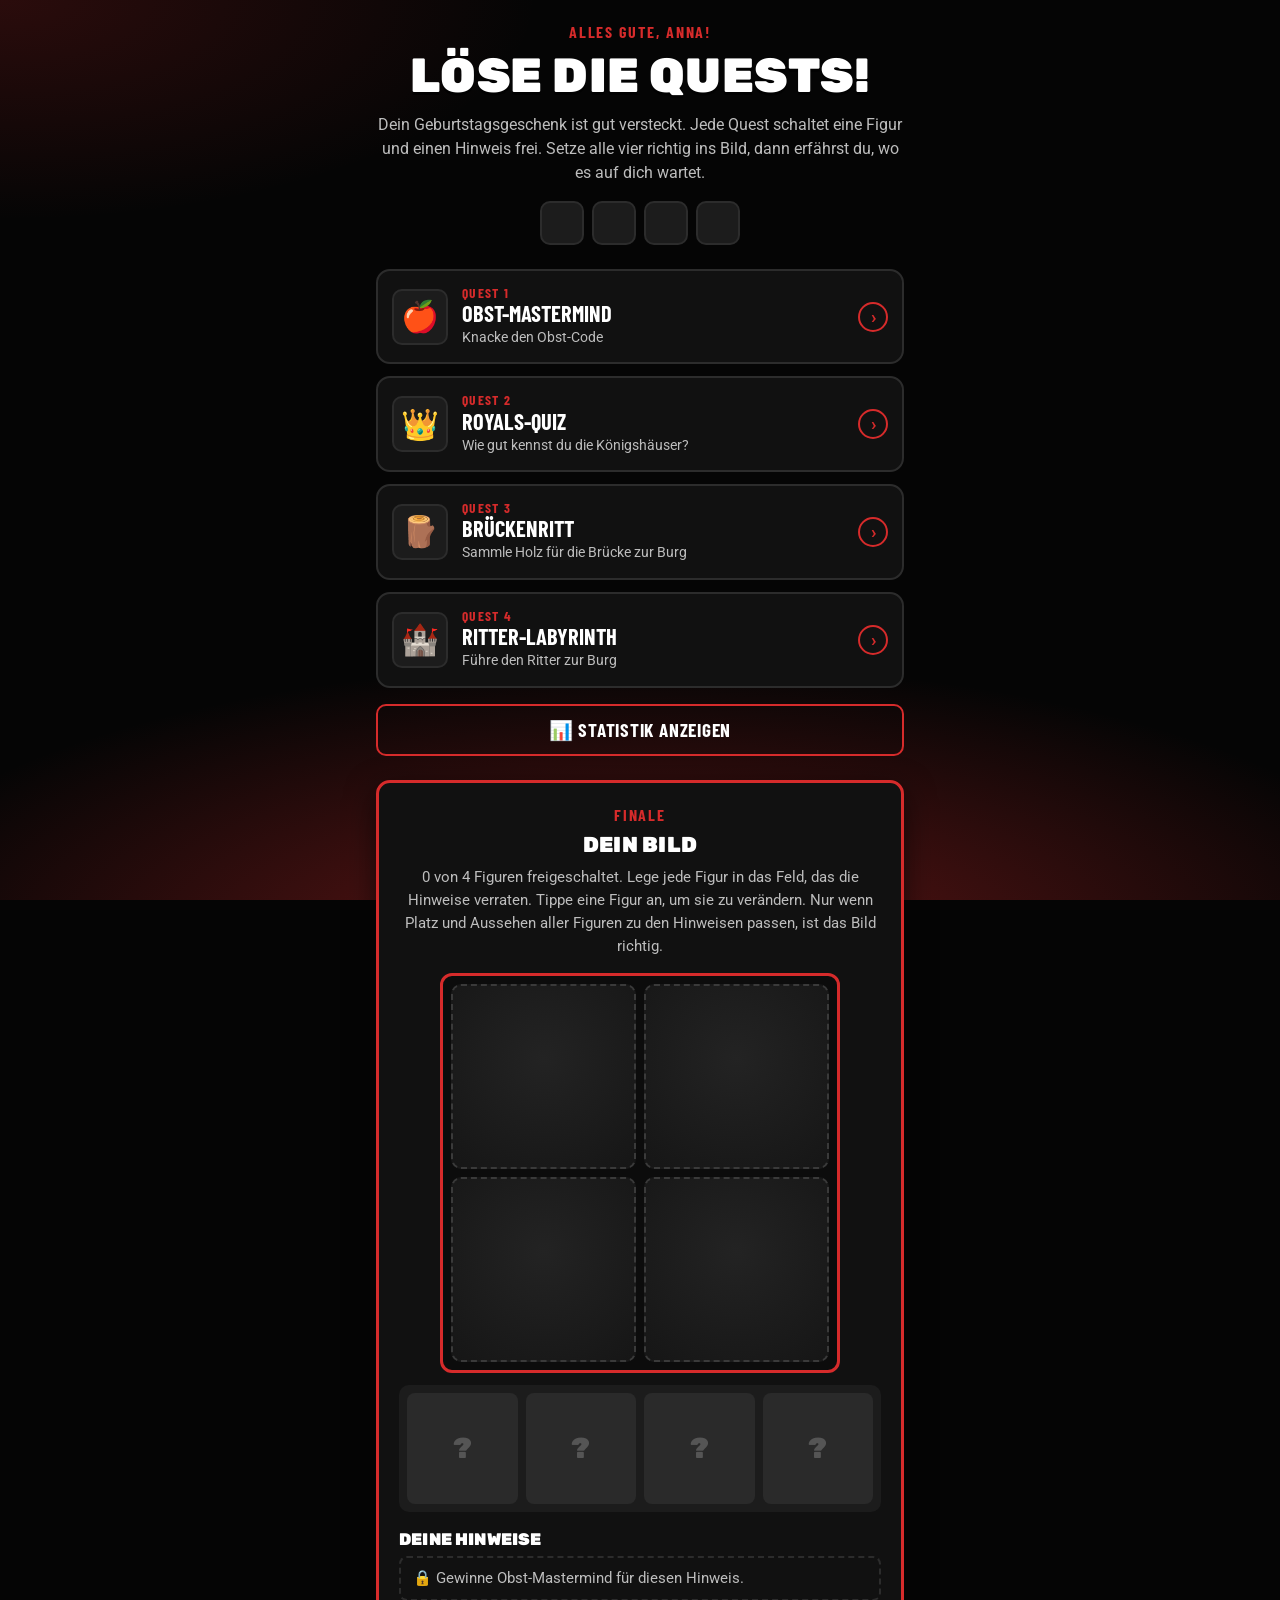
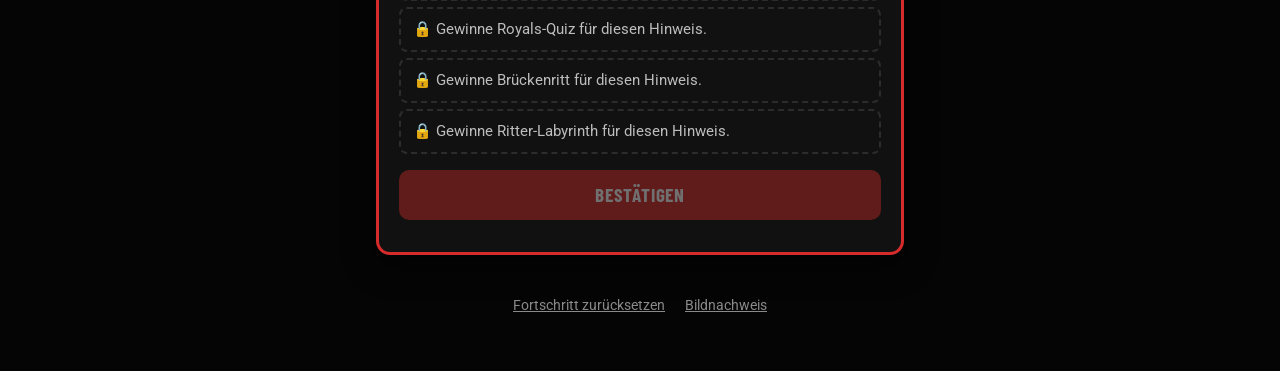
==== site/index.html @ 3d8b46d9 "Statistik als Fenster zum Ein- und Ausblenden Co-Authored-By: Claude Opus 5.5 <noreply@anthropic.com" ====
<!doctype html>
<html lang="de">
<head>
  <meta charset="utf-8">
  <meta name="viewport" content="width=device-width, initial-scale=1, viewport-fit=cover">
  <meta name="robots" content="noindex, nofollow">
  <title>Alles Gute!</title>
  <link rel="stylesheet" href="css/stil.css">
</head>
<body>
  <main class="seite">
    <header class="kopf">
      <div class="oben">Alles Gute, <span id="name"></span>!</div>
      <h1>Löse die Quests!</h1>
      <p class="unterzeile">Dein Geburtstagsgeschenk ist gut versteckt. Jede Quest schaltet eine Figur und einen Hinweis frei. Setze alle vier richtig ins Bild, dann erfährst du, wo es auf dich wartet.</p>
      <div class="fortschritt" id="fortschritt" aria-label="Fortschritt"></div>
    </header>

    <section class="spiele" id="spiele"></section>

    <button class="knopf zweit breit" type="button" id="statistik-zeigen" style="margin-top:16px" aria-haspopup="dialog">📊 Statistik anzeigen</button>

    <div class="overlay" id="statistik-fenster" hidden>
      <section class="karte statistik" role="dialog" aria-modal="true" aria-labelledby="statistik-titel">
        <div class="oben">Statistik</div>
        <h2 id="statistik-titel">Deine Versuche</h2>
        <ul id="statistik"></ul>
        <button class="knopf breit" type="button" id="statistik-schliessen" style="margin-top:16px">Schließen</button>
      </section>
    </div>

    <section class="karte mitte" style="margin-top:24px">
      <div class="oben">Finale</div>
      <h2>Dein Bild</h2>
      <p class="leise" id="bild-text"></p>
      <div class="bild" id="bild"></div>
      <div class="ablage" id="ablage"></div>
      <div class="hinweise" id="hinweise"></div>
      <p style="margin-top:16px"><button class="knopf breit" type="button" id="pruefen" disabled>Bestätigen</button></p>
      <p class="leise" id="pruef-text" aria-live="polite"></p>
    </section>

    <footer class="fuss">
      <button type="button" id="reset">Fortschritt zurücksetzen</button>
      <a href="bildnachweis.html" style="color:#8a8a8a;font-size:0.85rem;padding:8px;display:inline-block">Bildnachweis</a>
    </footer>
  </main>

  <script src="js/config.js"></script>
  <script src="js/motive.js"></script>
  <script src="js/fortschritt.js"></script>
  <script>
    (function () {
      var F = window.Fortschritt, M = window.Motive, G = window.GEBURTSTAG;
      document.getElementById("name").textContent = G.name;

      // Fortschrittsanzeige und Spieleliste
      var leiste = document.getElementById("fortschritt");
      var liste = document.getElementById("spiele");
      F.SPIELE.forEach(function (s, i) {
        var ok = F.gewonnen(s.id);
        var punkt = document.createElement("span");
        punkt.textContent = ok ? "✓" : "";
        if (ok) punkt.className = "an";
        leiste.appendChild(punkt);

        var a = document.createElement("a");
        a.className = "spiel-link" + (ok ? " geschafft" : "");
        a.href = s.datei;
        a.innerHTML =
          '<div class="symbol" aria-hidden="true">' + s.symbol + "</div>" +
          '<div class="info"><div class="nummer">Quest ' + (i + 1) + '</div><div class="titel">' + s.titel + '</div><div class="status">' +
          (ok ? "✓ Geschafft" : s.text) + "</div></div>" +
          '<div class="pfeil" aria-hidden="true">›</div>';
        liste.appendChild(a);
      });

      // Statistik: Versuche je Quest
      var stat = F.statistik(), statListe = document.getElementById("statistik"), summe = 0;
      F.SPIELE.forEach(function (s) {
        var n = stat.versuche[s.id] || 0;
        summe += n;
        var li = document.createElement("li");
        li.innerHTML = '<span class="name"></span><span class="wert"></span><span class="info"></span>';
        li.querySelector(".name").textContent = s.symbol + " " + s.titel;
        li.querySelector(".wert").textContent = n;
        li.querySelector(".info").textContent = F.gewonnen(s.id)
          ? "✓ gelöst im " + (stat.geloestNach[s.id] || n || 1) + ". Versuch"
          : (n ? "noch nicht gelöst" : "noch nicht gespielt");
        if (F.gewonnen(s.id)) li.className = "geloest";
        statListe.appendChild(li);
      });
      var gesamt = document.createElement("li");
      gesamt.className = "gesamt";
      gesamt.innerHTML = '<span class="name">Insgesamt</span><span class="wert">' + summe + '</span><span class="info"></span>';
      statListe.appendChild(gesamt);

      // Statistik als Fenster: per Knopf öffnen, per Schließen, Tippen daneben oder Escape wieder verbergen
      var statFenster = document.getElementById("statistik-fenster");
      var statZeigen = document.getElementById("statistik-zeigen");
      function statistikSchliessen() { statFenster.hidden = true; statZeigen.focus(); }
      statZeigen.addEventListener("click", function () {
        statFenster.hidden = false;
        document.getElementById("statistik-schliessen").focus();
      });
      document.getElementById("statistik-schliessen").addEventListener("click", statistikSchliessen);
      statFenster.addEventListener("click", function (e) { if (e.target === statFenster) statistikSchliessen(); });
      document.addEventListener("keydown", function (e) { if (e.key === "Escape" && !statFenster.hidden) statistikSchliessen(); });

      // Feld, Ablage und Prüfen
      var bild = document.getElementById("bild");
      var ablage = document.getElementById("ablage");
      var knopf = document.getElementById("pruefen");
      var pruefText = document.getElementById("pruef-text");
      var anzahl = F.anzahlGewonnen();

      document.getElementById("bild-text").textContent = (anzahl < 4
        ? anzahl + " von 4 Figuren freigeschaltet. "
        : "Alle Figuren sind da! ") +
        "Lege jede Figur in das Feld, das die Hinweise verraten. Tippe eine Figur an, um sie zu verändern. Nur wenn Platz und Aussehen aller Figuren zu den Hinweisen passen, ist das Bild richtig.";

      // Gesammelte Hinweise
      var hinweise = document.getElementById("hinweise");
      hinweise.innerHTML = "<h3>Deine Hinweise</h3>";
      var hListe = document.createElement("ul");
      F.SPIELE.forEach(function (s) {
        var li = document.createElement("li");
        if (F.gewonnen(s.id)) li.textContent = "💡 " + M.hinweis(s.motiv);
        else { li.textContent = "🔒 Gewinne " + s.titel + " für diesen Hinweis."; li.className = "gesperrt"; }
        hListe.appendChild(li);
      });
      hinweise.appendChild(hListe);

      // Leeres 2 x 2 Feld, welche Figur wohin gehört, steht nur in den Hinweisen
      var plaetze = M.FELDER.map(function (name) {
        var d = document.createElement("div");
        d.className = "platz";
        d.dataset.platz = name;
        d.setAttribute("aria-label", "Feld " + name.replace("-", " "));
        bild.appendChild(d);
        return d;
      });

      var felder = {};
      F.SPIELE.forEach(function (s) {
        var feld = document.createElement("div");
        feld.className = "ablage-feld";
        feld.dataset.motiv = s.motiv;
        if (F.gewonnen(s.id)) {
          var m = document.createElement("div");
          m.className = "motiv";
          m.dataset.motiv = s.motiv;
          m.dataset.v = 0;
          m.setAttribute("aria-label", M.MOTIVE[s.motiv].name);
          m.innerHTML = M.MOTIVE[s.motiv].zeichnen(M.MOTIVE[s.motiv].varianten[0]);
          feld.appendChild(m);
        } else {
          feld.classList.add("gesperrt");
          feld.textContent = "?";
        }
        felder[s.motiv] = feld;
        ablage.appendChild(feld);
      });

      function belegung(platz) { return platz.querySelector(".motiv"); }

      function zurueck(m) { felder[m.dataset.motiv].appendChild(m); }

      function setzen(m, platz) {
        var alt = belegung(platz);
        if (alt === m) return;
        var herkunft = m.parentNode;
        if (alt) {
          if (herkunft.classList.contains("platz")) herkunft.appendChild(alt);
          else zurueck(alt);
        }
        platz.appendChild(m);
      }

      function aktualisieren() {
        plaetze.forEach(function (p) { p.classList.toggle("belegt", !!belegung(p)); });
        var voll = plaetze.every(belegung);
        knopf.disabled = !voll;
        pruefText.textContent = "";
      }

      function platzUnter(x, y) {
        var bester = null, abstand = Infinity;
        plaetze.forEach(function (p) {
          var r = p.getBoundingClientRect(), rand = 12;
          if (x < r.left - rand || x > r.right + rand || y < r.top - rand || y > r.bottom + rand) return;
          var d = Math.hypot(x - (r.left + r.width / 2), y - (r.top + r.height / 2));
          if (d < abstand) { abstand = d; bester = p; }
        });
        return bester;
      }

      // Kurzes Antippen schaltet zur nächsten Variante der Figur
      function wechseln(m) {
        var motiv = M.MOTIVE[m.dataset.motiv];
        var v = (Number(m.dataset.v) + 1) % motiv.varianten.length;
        m.dataset.v = v;
        m.innerHTML = motiv.zeichnen(motiv.varianten[v]);
        m.classList.remove("tipp");
        void m.offsetWidth;
        m.classList.add("tipp");
        pruefText.textContent = "";
      }

      // Ziehen mit Finger oder Maus
      var zug = null;

      document.addEventListener("pointerdown", function (e) {
        var m = e.target.closest(".motiv");
        if (!m || !document.body.contains(m) || m.closest(".overlay")) return;
        e.preventDefault();
        var r = m.getBoundingClientRect();
        zug = { m: m, id: e.pointerId, x: e.clientX, y: e.clientY, groesse: Math.max(r.width, 64), aktiv: false, geist: null };
      });

      document.addEventListener("pointermove", function (e) {
        if (!zug || e.pointerId !== zug.id) return;
        if (!zug.aktiv) {
          if (Math.hypot(e.clientX - zug.x, e.clientY - zug.y) < 6) return;
          zug.aktiv = true;
          zug.geist = document.createElement("div");
          zug.geist.className = "schwebt";
          zug.geist.style.width = zug.geist.style.height = zug.groesse + "px";
          zug.geist.innerHTML = zug.m.innerHTML;
          document.body.appendChild(zug.geist);
          zug.m.classList.add("zieht");
        }
        zug.geist.style.left = e.clientX + "px";
        zug.geist.style.top = e.clientY + "px";
        var ziel = platzUnter(e.clientX, e.clientY);
        plaetze.forEach(function (p) { p.classList.toggle("ziel-aktiv", p === ziel); });
      });

      function zugEnde(e) {
        if (!zug || e.pointerId !== zug.id) return;
        var z = zug;
        zug = null;
        plaetze.forEach(function (p) { p.classList.remove("ziel-aktiv"); });
        if (!z.aktiv) { if (e.type === "pointerup") wechseln(z.m); return; }
        z.geist.remove();
        z.m.classList.remove("zieht");
        var ziel = e.type === "pointerup" ? platzUnter(e.clientX, e.clientY) : null;
        if (ziel) setzen(z.m, ziel);
        else if (e.type === "pointerup") zurueck(z.m);
        aktualisieren();
      }
      document.addEventListener("pointerup", zugEnde);
      document.addEventListener("pointercancel", zugEnde);

      knopf.addEventListener("click", function () {
        var falsche = plaetze.filter(function (p) {
          var m = belegung(p);
          if (!m || M.platz(m.dataset.motiv) !== p.dataset.platz) return true;
          var motiv = M.MOTIVE[m.dataset.motiv];
          return motiv.varianten[Number(m.dataset.v)] !== M.loesung(m.dataset.motiv);
        });
        if (falsche.length) {
          pruefText.textContent = falsche.length === 1
            ? "Fast! Eine Figur passt noch nicht. Prüfe Platz und Hinweise."
            : "Noch nicht ganz. " + falsche.length + " Figuren passen noch nicht. Prüfe Plätze und Hinweise.";
          falsche.forEach(function (p) {
            p.classList.remove("falsch");
            void p.offsetWidth;
            p.classList.add("falsch");
          });
          return;
        }
        pruefText.textContent = "Alles richtig!";
        nachrichtZeigen();
      });

      function nachrichtZeigen() {
        var N = G.nachricht;
        var o = document.createElement("div");
        o.className = "overlay";
        o.innerHTML =
          '<div class="karte" role="dialog" aria-modal="true">' +
          '<div style="font-size:3.5rem" aria-hidden="true">🎁</div>' +
          "<h2></h2><p class=\"text\"></p>" +
          (N.link ? '<p><a class="knopf" target="_blank" rel="noopener"></a></p>' : "") +
          '<p class="leise" style="font-style:italic"></p>' +
          '<p><button class="knopf zweit" type="button">Schließen</button></p>' +
          "</div>";
        o.querySelector("h2").textContent = N.titel;
        o.querySelector(".text").textContent = N.text;
        o.querySelector(".leise").textContent = N.gruss;
        if (N.link) {
          var a = o.querySelector("a");
          a.href = N.link;
          a.textContent = N.linkText;
        }
        o.querySelector("button").addEventListener("click", function () { o.remove(); });
        document.body.appendChild(o);
        F.konfetti();
      }

      document.getElementById("reset").addEventListener("click", function () {
        if (confirm("Wirklich den ganzen Fortschritt löschen?")) {
          F.zuruecksetzen();
          location.reload();
        }
      });
    })();
  </script>
</body>
</html>
---- site/css/stil.css ----
/* Schriften: kräftige Überschriften, schmale Großbuchstaben für Knöpfe und Beschriftungen */
@import url("https://fonts.googleapis.com/css2?family=Barlow+Condensed:wght@600;700&family=Roboto:wght@400;500;700&family=Rubik:wght@800;900&display=swap");

:root {
  --bg: #050505;
  --bg-2: #1b1b1b;
  --karte: #111111;
  --karte-2: #1c1c1c;
  --text: #ffffff;
  --text-leise: #bdbdbd;
  --akzent: #d62b2b;
  --akzent-dunkel: #a81d1d;
  --akzent-2: #f6c544;
  --akzent-3: #6e1010;
  --gruen: #35c46f;
  --rand: #2c2c2c;
  --schatten: 0 10px 30px rgba(0, 0, 0, 0.6);
  --radius: 14px;
  --schrift: Roboto, "Segoe UI", system-ui, -apple-system, Arial, sans-serif;
  --schrift-titel: Rubik, "Arial Black", "Segoe UI", sans-serif;
  --schrift-schmal: "Barlow Condensed", "Arial Narrow", "Segoe UI", sans-serif;
}

* { box-sizing: border-box; }

html, body { margin: 0; padding: 0; }
[hidden] { display: none !important; }

body {
  font-family: var(--schrift);
  color: var(--text);
  background:
    radial-gradient(ellipse 90% 45% at 50% 105%, rgba(214, 43, 43, 0.45), transparent 70%) fixed,
    radial-gradient(ellipse 60% 35% at 0% 0%, rgba(214, 43, 43, 0.18), transparent 70%) fixed,
    var(--bg);
  background-color: var(--bg);
  min-height: 100vh;
  line-height: 1.5;
  -webkit-tap-highlight-color: transparent;
}

.seite {
  max-width: 560px;
  margin: 0 auto;
  padding: 20px 16px 48px;
}

h1, h2, h3 { line-height: 1.1; margin: 0 0 10px; font-family: var(--schrift-titel); font-weight: 900; text-transform: uppercase; letter-spacing: 0.01em; }
h1 { font-size: clamp(2rem, 9.5vw, 3rem); text-shadow: 0 3px 0 rgba(0, 0, 0, 0.6); }
h2 { font-size: 1.35rem; }
h3 { font-size: 1.05rem; }
p { margin: 0 0 12px; }

.oben {
  font-family: var(--schrift-schmal);
  font-weight: 700;
  text-transform: uppercase;
  letter-spacing: 0.12em;
  color: var(--akzent);
  font-size: 1rem;
  margin-bottom: 6px;
}

.kopf { text-align: center; margin-bottom: 24px; }
.kopf .unterzeile { color: var(--text-leise); }

.zurueck {
  display: inline-flex;
  align-items: center;
  gap: 6px;
  color: var(--text);
  text-decoration: none;
  font-family: var(--schrift-schmal);
  font-weight: 700;
  text-transform: uppercase;
  letter-spacing: 0.06em;
  margin-bottom: 12px;
  padding: 8px 0;
}
.zurueck::first-letter { color: var(--akzent); }

.karte {
  background: var(--karte);
  border: 3px solid var(--akzent);
  border-radius: var(--radius);
  box-shadow: var(--schatten);
  padding: 20px;
  margin-bottom: 16px;
}

.knopf {
  display: inline-flex;
  align-items: center;
  justify-content: center;
  gap: 8px;
  min-height: 50px;
  padding: 12px 24px;
  border: none;
  border-radius: 10px;
  background: var(--akzent);
  color: #fff;
  font-family: var(--schrift-schmal);
  font-weight: 700;
  font-size: 1.2rem;
  text-transform: uppercase;
  letter-spacing: 0.04em;
  text-decoration: none;
  cursor: pointer;
  box-shadow: 0 6px 18px rgba(214, 43, 43, 0.35);
  transition: transform 0.08s, background 0.15s;
  touch-action: manipulation;
}
.knopf:active { transform: translateY(2px); background: var(--akzent-dunkel); }
.knopf.zweit { background: transparent; color: var(--text); border: 2px solid var(--akzent); box-shadow: none; }
.knopf.zweit:active { background: rgba(214, 43, 43, 0.2); }
.knopf[disabled] { opacity: 0.4; pointer-events: none; box-shadow: none; }
.knopf.breit { width: 100%; }

.mitte { text-align: center; }
.leise { color: var(--text-leise); font-size: 0.95rem; }

/* Startseite: Questliste */
.spiele { display: grid; gap: 12px; }
.spiel-link {
  display: flex;
  align-items: center;
  gap: 14px;
  padding: 14px;
  background: var(--karte);
  border-radius: var(--radius);
  color: inherit;
  text-decoration: none;
  border: 2px solid var(--rand);
  transition: transform 0.1s, border-color 0.15s;
}
.spiel-link:active { transform: scale(0.98); border-color: var(--akzent); }
.spiel-link .symbol {
  flex: 0 0 56px;
  height: 56px;
  display: grid;
  place-items: center;
  font-size: 1.9rem;
  border-radius: 10px;
  background: var(--karte-2);
  border: 2px solid var(--rand);
}
.spiel-link .info { flex: 1; min-width: 0; }
.spiel-link .nummer { font-family: var(--schrift-schmal); font-weight: 700; text-transform: uppercase; letter-spacing: 0.1em; color: var(--akzent); font-size: 0.85rem; line-height: 1.2; }
.spiel-link .titel { font-family: var(--schrift-schmal); font-weight: 700; font-size: 1.4rem; text-transform: uppercase; line-height: 1.15; }
.spiel-link .status { font-size: 0.9rem; color: var(--text-leise); }
.spiel-link.geschafft { border-color: var(--akzent); }
.spiel-link.geschafft .symbol { background: var(--akzent); border-color: var(--akzent); }
.spiel-link.geschafft .status { color: #fff; font-weight: 700; }
.spiel-link .pfeil {
  flex: 0 0 30px; height: 30px; display: grid; place-items: center;
  border-radius: 50%; border: 2px solid var(--akzent); color: var(--akzent); font-size: 1.1rem; font-weight: 700;
}

/* Statistik */
.statistik ul { list-style: none; margin: 8px 0 0; padding: 0; display: grid; gap: 6px; }
.statistik li {
  display: grid; grid-template-columns: 1fr auto; grid-template-areas: "name wert" "info wert";
  align-items: center; column-gap: 12px;
  background: var(--karte-2); border-radius: 8px; padding: 8px 12px; border-left: 4px solid var(--rand);
}
.statistik li.geloest { border-left-color: var(--akzent); }
.statistik .name { grid-area: name; font-weight: 600; }
.statistik .info { grid-area: info; font-size: 0.82rem; color: var(--text-leise); }
.statistik .wert { grid-area: wert; font-family: var(--schrift-titel); font-weight: 900; font-size: 1.6rem; color: #fff; }
.statistik li.gesamt { background: transparent; border-left-color: transparent; border-top: 2px solid var(--rand); border-radius: 0; margin-top: 4px; }
.statistik li.gesamt .name { font-family: var(--schrift-schmal); text-transform: uppercase; letter-spacing: 0.08em; color: var(--akzent); }

/* Fortschritt */
.fortschritt { display: flex; gap: 8px; justify-content: center; margin: 16px 0 0; }
.fortschritt span {
  width: 44px; height: 44px;
  border-radius: 10px;
  background: var(--karte-2);
  border: 2px solid var(--rand);
  display: grid; place-items: center;
  font-size: 1.3rem; font-weight: 700;
  transition: background 0.3s;
}
.fortschritt span.an { background: var(--akzent); border-color: var(--akzent); }

/* 2 x 2 Feld für die Figuren */
.bild {
  display: grid;
  grid-template-columns: 1fr 1fr;
  gap: 8px;
  width: 100%;
  max-width: 400px;
  margin: 16px auto 12px;
  padding: 8px;
  border-radius: 12px;
  border: 3px solid var(--akzent);
  background: #0c0c0c;
  user-select: none; -webkit-user-select: none;
}
.platz {
  position: relative;
  aspect-ratio: 1;
  border-radius: 10px;
  border: 2px dashed #3a3a3a;
  background: radial-gradient(circle at 50% 40%, #232323, #161616);
  transition: background 0.15s, border-color 0.15s;
}
.platz.belegt { border-style: solid; border-color: #2c2c2c; background: #f4f4f4; }
.platz.ziel-aktiv { border-color: #fff; border-style: solid; background: rgba(214, 43, 43, 0.35); }
.platz.falsch { animation: wackeln 0.4s; }
@keyframes wackeln { 25% { transform: translateX(-5px); } 75% { transform: translateX(5px); } }

.motiv { touch-action: none; cursor: grab; position: relative; }
.motiv svg, .motiv-gross svg, .platz svg { display: block; width: 100%; height: 100%; }
.platz .motiv { position: absolute; inset: 6%; }
.motiv.zieht { opacity: 0.25; }
.schwebt { position: fixed; z-index: 70; pointer-events: none; filter: drop-shadow(0 8px 12px rgba(0, 0, 0, 0.5)); transform: translate(-50%, -50%) scale(1.08); }

.ablage {
  display: grid;
  grid-template-columns: repeat(4, 1fr);
  gap: 8px;
  min-height: 84px;
  padding: 8px;
  background: var(--karte-2);
  border-radius: 10px;
}
.ablage-feld { aspect-ratio: 1; display: grid; place-items: center; border-radius: 8px; background: #2a2a2a; }
.ablage-feld .motiv { width: 100%; height: 100%; }
.ablage-feld.gesperrt { color: #555; font-family: var(--schrift-titel); font-size: 1.8rem; font-weight: 900; }
.motiv-gross { width: min(50vw, 180px); aspect-ratio: 1; margin: 8px auto; background: #f4f4f4; border-radius: 12px; padding: 8px; }
.motiv.tipp { animation: tipp 0.25s ease-out; }
@keyframes tipp { 50% { transform: scale(0.88); } }
.hinweis { background: var(--karte-2); border-left: 4px solid var(--akzent); border-radius: 8px; padding: 10px 14px; font-weight: 500; text-align: left; }
.hinweise { text-align: left; margin-top: 18px; }
.hinweise h3 { margin-bottom: 8px; }
.hinweise ul { list-style: none; margin: 0; padding: 0; display: grid; gap: 6px; }
.hinweise li { background: var(--karte-2); border-left: 4px solid var(--akzent); border-radius: 8px; padding: 9px 12px; font-size: 0.95rem; }
.hinweise li.gesperrt { color: var(--text-leise); background: transparent; border: 2px dashed var(--rand); }

/* Gewinn-Overlay */
.overlay {
  position: fixed; inset: 0;
  background: rgba(0, 0, 0, 0.78);
  display: grid; place-items: center;
  padding: 16px;
  z-index: 50;
  animation: einblenden 0.25s ease-out;
}
.overlay .karte { max-width: 420px; width: 100%; text-align: center; margin: 0; max-height: calc(100vh - 32px); overflow-y: auto; }
@keyframes einblenden { from { opacity: 0; } to { opacity: 1; } }

/* Konfetti */
.konfetti { position: fixed; inset: 0; pointer-events: none; z-index: 60; overflow: hidden; }
.konfetti i {
  position: absolute; top: -12px;
  width: 10px; height: 14px;
  border-radius: 2px;
  animation: fallen linear forwards;
}
@keyframes fallen {
  to { transform: translateY(110vh) rotate(720deg); }
}

.fuss { text-align: center; margin-top: 32px; }
.fuss button { background: none; border: none; color: #8a8a8a; font: inherit; font-size: 0.85rem; text-decoration: underline; cursor: pointer; padding: 8px; }

@media (prefers-reduced-motion: reduce) {
  .konfetti { display: none; }
  * { animation-duration: 0.01ms !important; transition-duration: 0.01ms !important; }
}
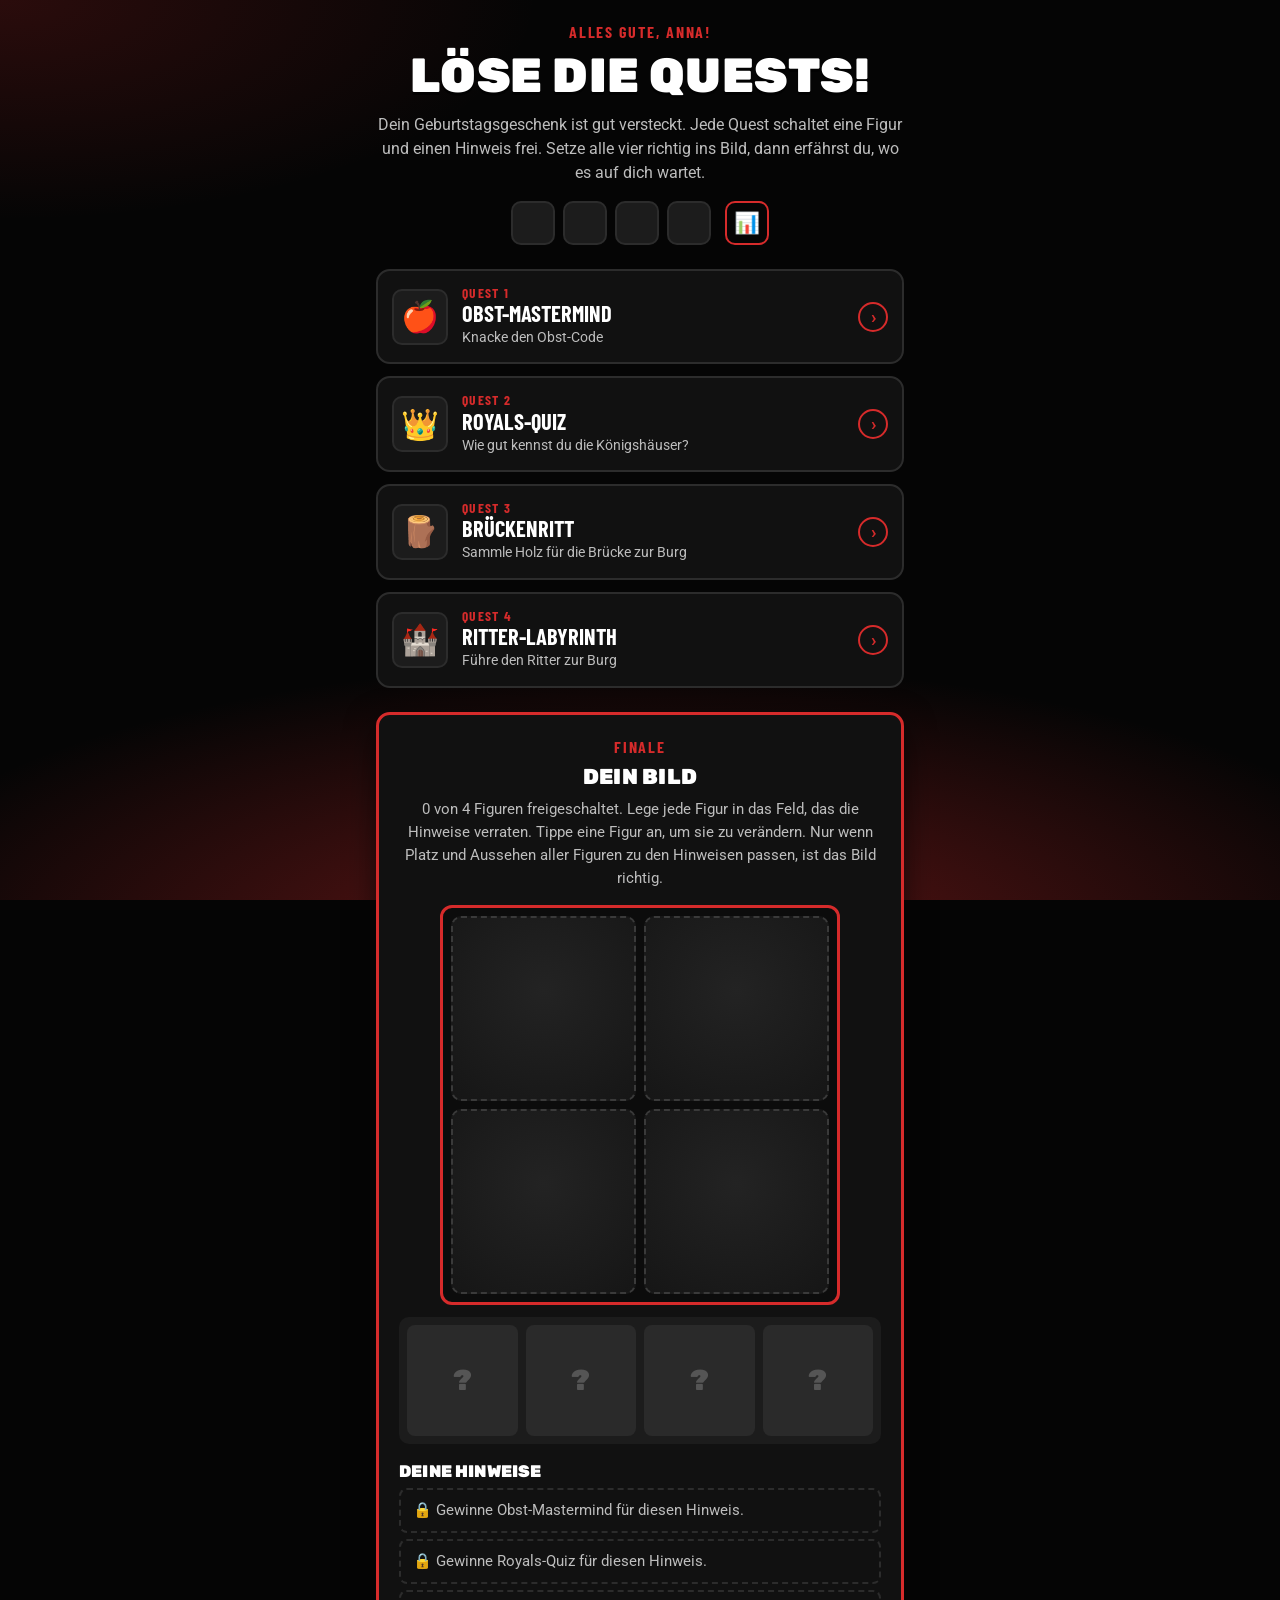
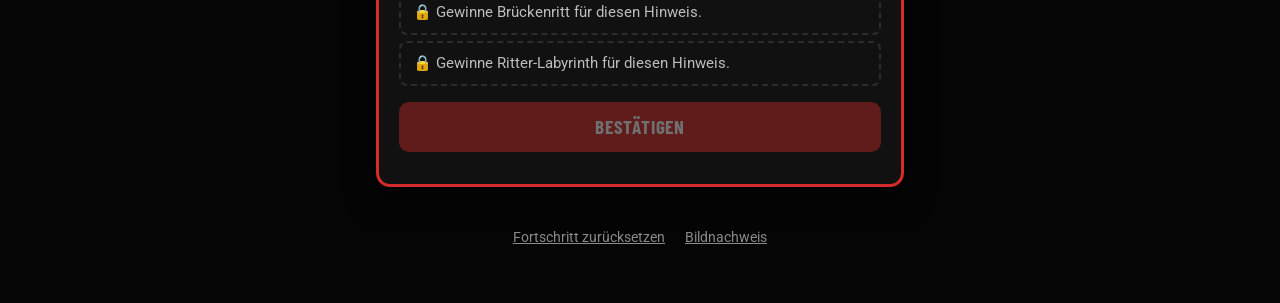
==== commit 4f86dce3: "Brückenritt schwerer, Statistik-Knopf neben dem Fortschritt Brückenritt: 24 von 30 Hölzern nötig, 3 " ====
--- a/site/index.html
+++ b/site/index.html
@@ -13,12 +13,13 @@
       <div class="oben">Alles Gute, <span id="name"></span>!</div>
       <h1>Löse die Quests!</h1>
       <p class="unterzeile">Dein Geburtstagsgeschenk ist gut versteckt. Jede Quest schaltet eine Figur und einen Hinweis frei. Setze alle vier richtig ins Bild, dann erfährst du, wo es auf dich wartet.</p>
-      <div class="fortschritt" id="fortschritt" aria-label="Fortschritt"></div>
+      <div class="fortschritt-zeile">
+        <div class="fortschritt" id="fortschritt" aria-label="Fortschritt"></div>
+        <button class="statistik-knopf" type="button" id="statistik-zeigen" aria-haspopup="dialog" aria-label="Statistik anzeigen" title="Statistik">📊</button>
+      </div>
     </header>
 
     <section class="spiele" id="spiele"></section>
-
-    <button class="knopf zweit breit" type="button" id="statistik-zeigen" style="margin-top:16px" aria-haspopup="dialog">📊 Statistik anzeigen</button>
 
     <div class="overlay" id="statistik-fenster" hidden>
       <section class="karte statistik" role="dialog" aria-modal="true" aria-labelledby="statistik-titel">
--- a/site/css/stil.css
+++ b/site/css/stil.css
@@ -182,6 +182,14 @@
   transition: background 0.3s;
 }
 .fortschritt span.an { background: var(--akzent); border-color: var(--akzent); }
+.fortschritt-zeile { display: flex; gap: 8px; justify-content: center; align-items: center; margin-top: 16px; }
+.fortschritt-zeile .fortschritt { margin: 0; }
+.statistik-knopf {
+  width: 44px; height: 44px; padding: 0; margin-left: 6px;
+  border-radius: 10px; border: 2px solid var(--akzent); background: transparent;
+  font-size: 1.3rem; display: grid; place-items: center; cursor: pointer; touch-action: manipulation;
+}
+.statistik-knopf:active { background: rgba(214, 43, 43, 0.25); }
 
 /* 2 x 2 Feld für die Figuren */
 .bild {
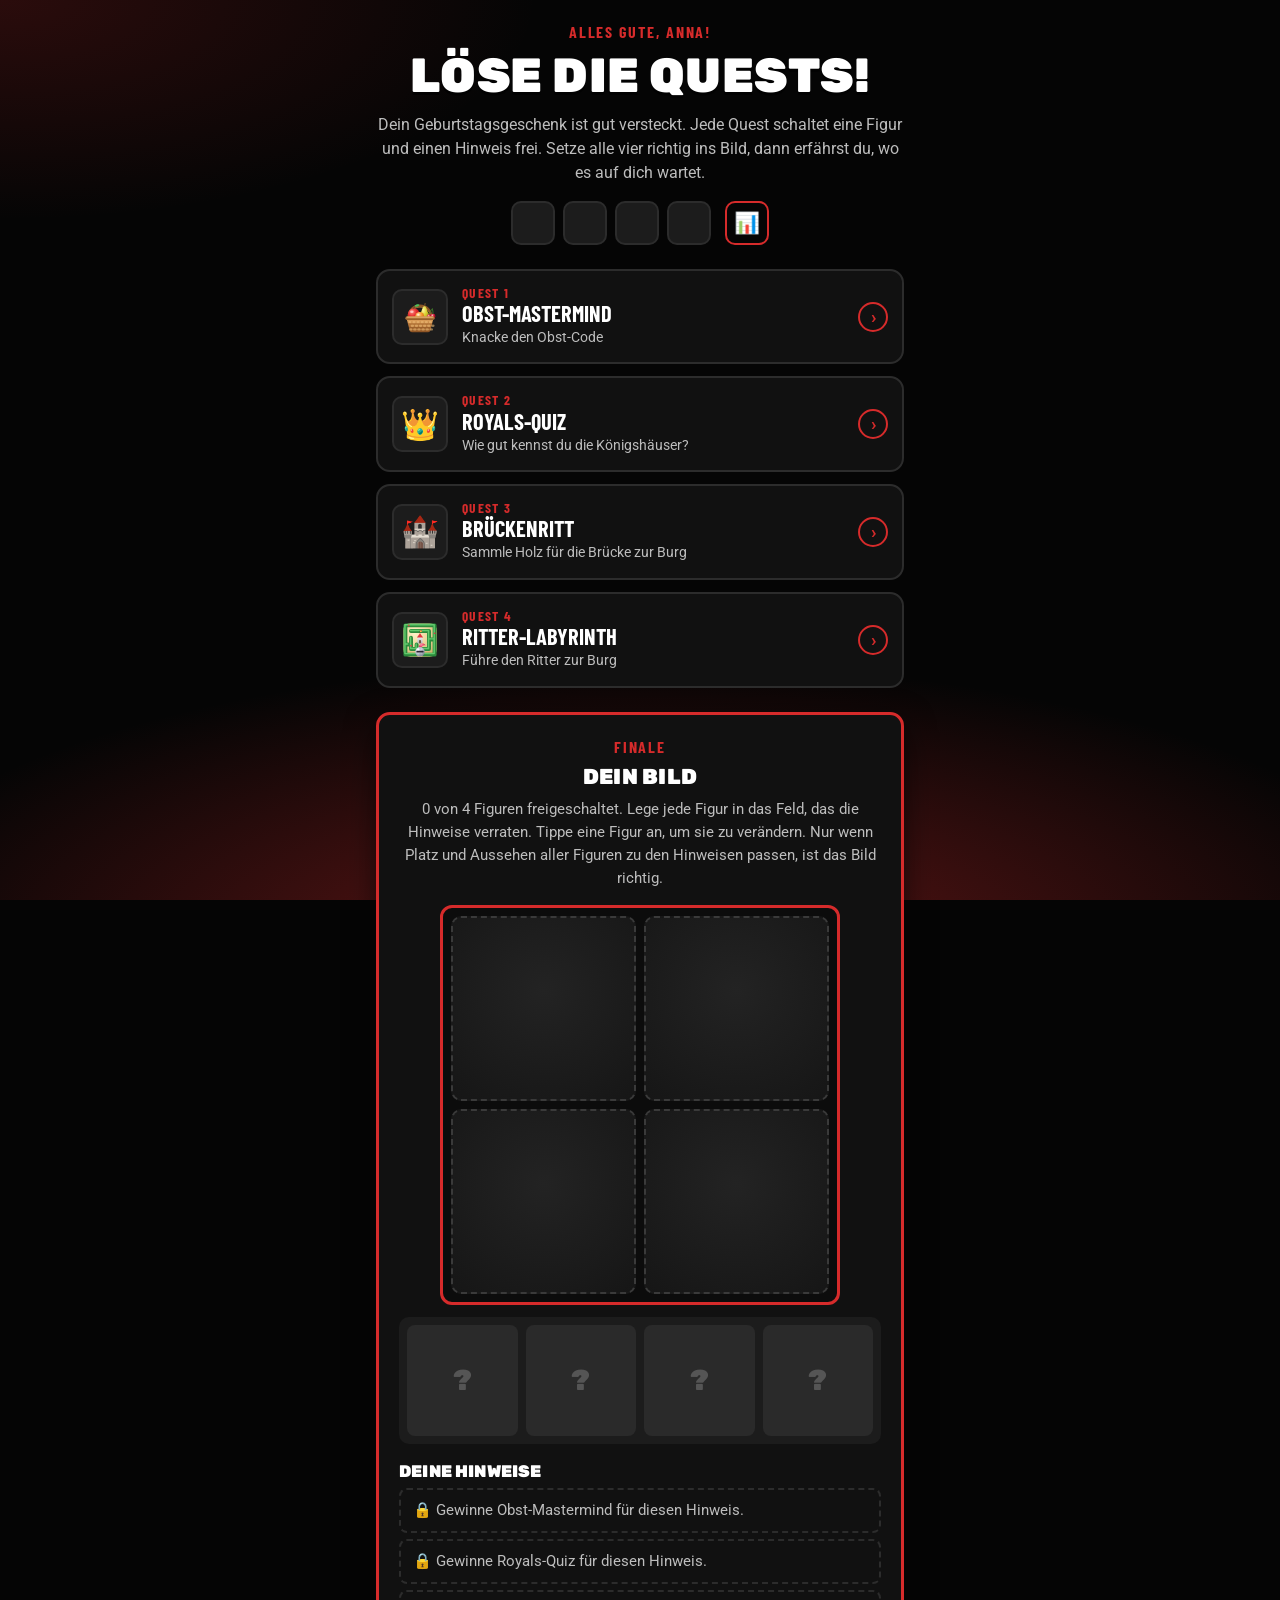
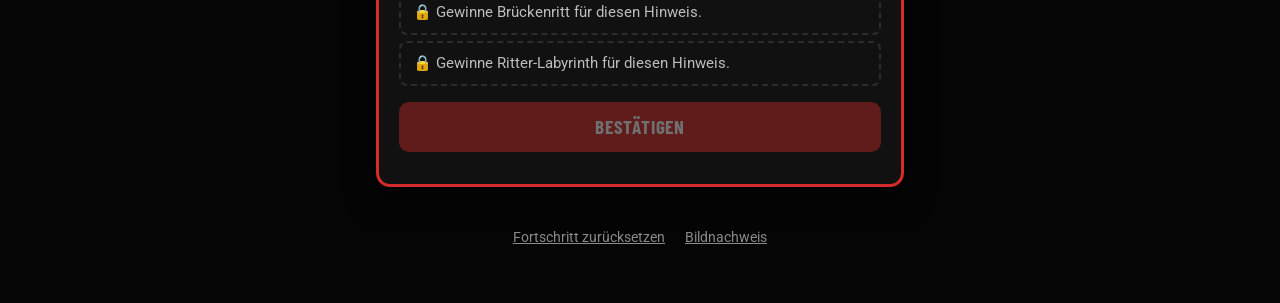
==== commit 549c1523: "Mastermind 6 Versuche, neue Quest-Icons, Nebel und Holz im Brückenritt angepasst Krone und Burg als " ====
--- a/site/index.html
+++ b/site/index.html
@@ -83,7 +83,8 @@
         summe += n;
         var li = document.createElement("li");
         li.innerHTML = '<span class="name"></span><span class="wert"></span><span class="info"></span>';
-        li.querySelector(".name").textContent = s.symbol + " " + s.titel;
+        li.querySelector(".name").innerHTML = s.symbol;
+        li.querySelector(".name").appendChild(document.createTextNode(" " + s.titel));
         li.querySelector(".wert").textContent = n;
         li.querySelector(".info").textContent = F.gewonnen(s.id)
           ? "✓ gelöst im " + (stat.geloestNach[s.id] || n || 1) + ". Versuch"
--- a/site/css/stil.css
+++ b/site/css/stil.css
@@ -277,3 +277,9 @@
   .konfetti { display: none; }
   * { animation-duration: 0.01ms !important; transition-duration: 0.01ms !important; }
 }
+
+/* Quest-Icons (SVG) */
+.spiel-link .symbol .icon { width: 36px; height: 36px; }
+.statistik .name .icon { width: 22px; height: 22px; vertical-align: -5px; }
+.titel-icon { display: inline-block; width: 1.1em; height: 1.1em; vertical-align: -0.12em; }
+.titel-icon .icon { width: 100%; height: 100%; display: block; }
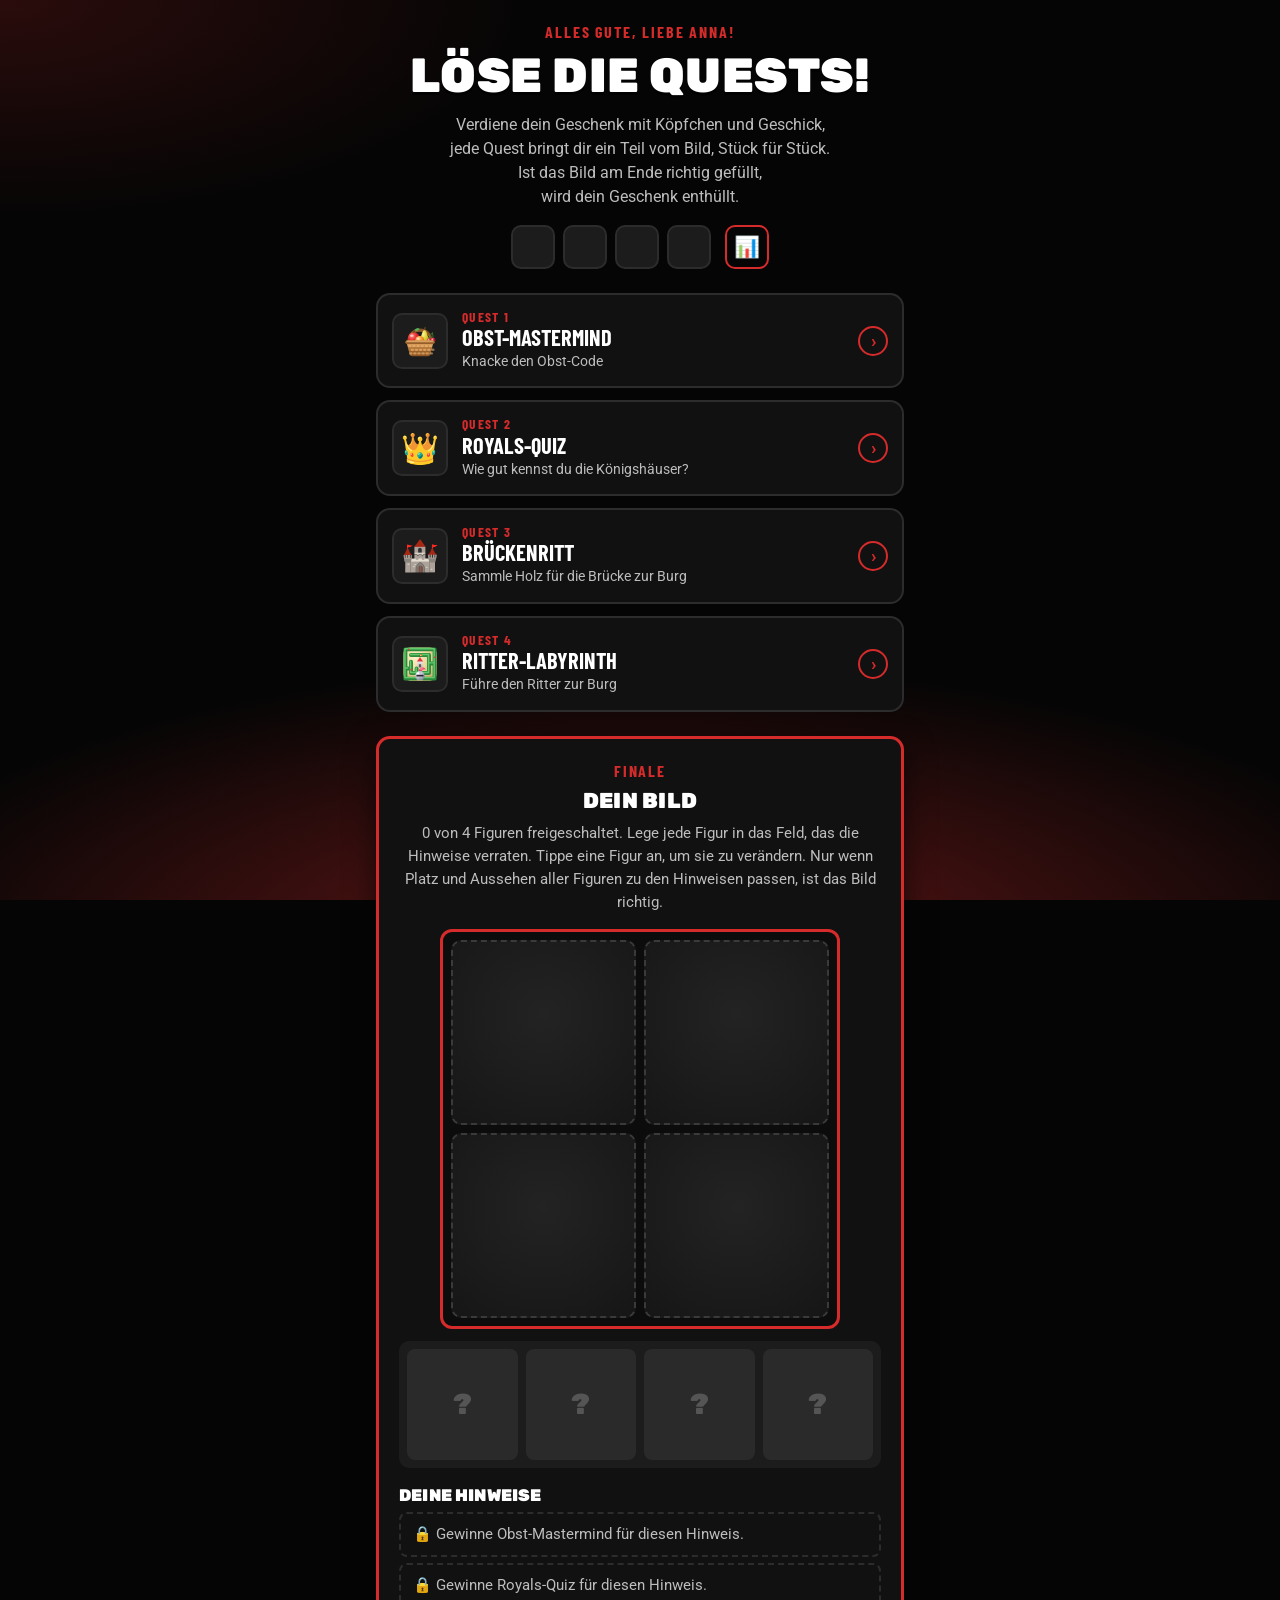
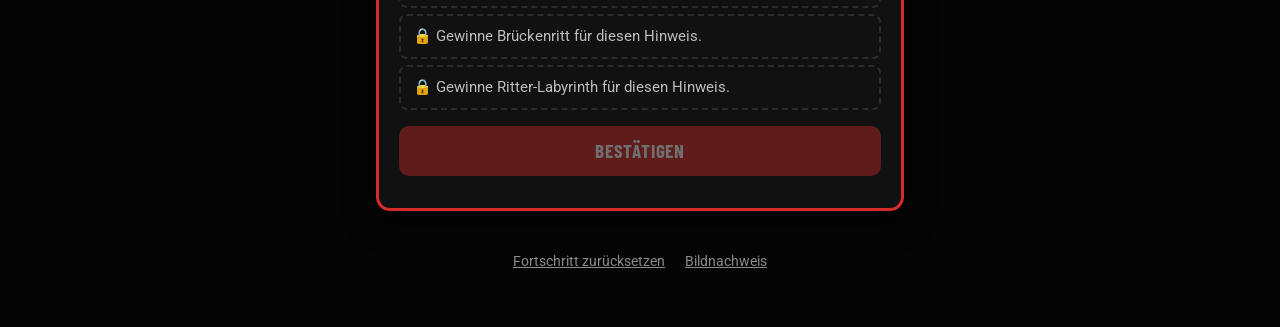
==== commit 4718d339: "Startseite: Reim als Anfangstext, "Alles Gute, liebe Anna!" Co-Authored-By: Claude Opus 5.5 <noreply" ====
--- a/site/index.html
+++ b/site/index.html
@@ -10,9 +10,12 @@
 <body>
   <main class="seite">
     <header class="kopf">
-      <div class="oben">Alles Gute, <span id="name"></span>!</div>
+      <div class="oben">Alles Gute, liebe <span id="name"></span>!</div>
       <h1>Löse die Quests!</h1>
-      <p class="unterzeile">Dein Geburtstagsgeschenk ist gut versteckt. Jede Quest schaltet eine Figur und einen Hinweis frei. Setze alle vier richtig ins Bild, dann erfährst du, wo es auf dich wartet.</p>
+      <p class="unterzeile reim">Verdiene dein Geschenk mit Köpfchen und Geschick,<br>
+        jede Quest bringt dir ein Teil vom Bild, Stück für Stück.<br>
+        Ist das Bild am Ende richtig gefüllt,<br>
+        wird dein Geschenk enthüllt.</p>
       <div class="fortschritt-zeile">
         <div class="fortschritt" id="fortschritt" aria-label="Fortschritt"></div>
         <button class="statistik-knopf" type="button" id="statistik-zeigen" aria-haspopup="dialog" aria-label="Statistik anzeigen" title="Statistik">📊</button>
--- a/site/css/stil.css
+++ b/site/css/stil.css
@@ -63,6 +63,8 @@
 
 .kopf { text-align: center; margin-bottom: 24px; }
 .kopf .unterzeile { color: var(--text-leise); }
+/* Reim auf der Startseite: auf schmalen Handys kleiner, damit jede Verszeile in eine Zeile passt */
+.reim { font-size: min(1rem, 3.55vw); }
 
 .zurueck {
   display: inline-flex;
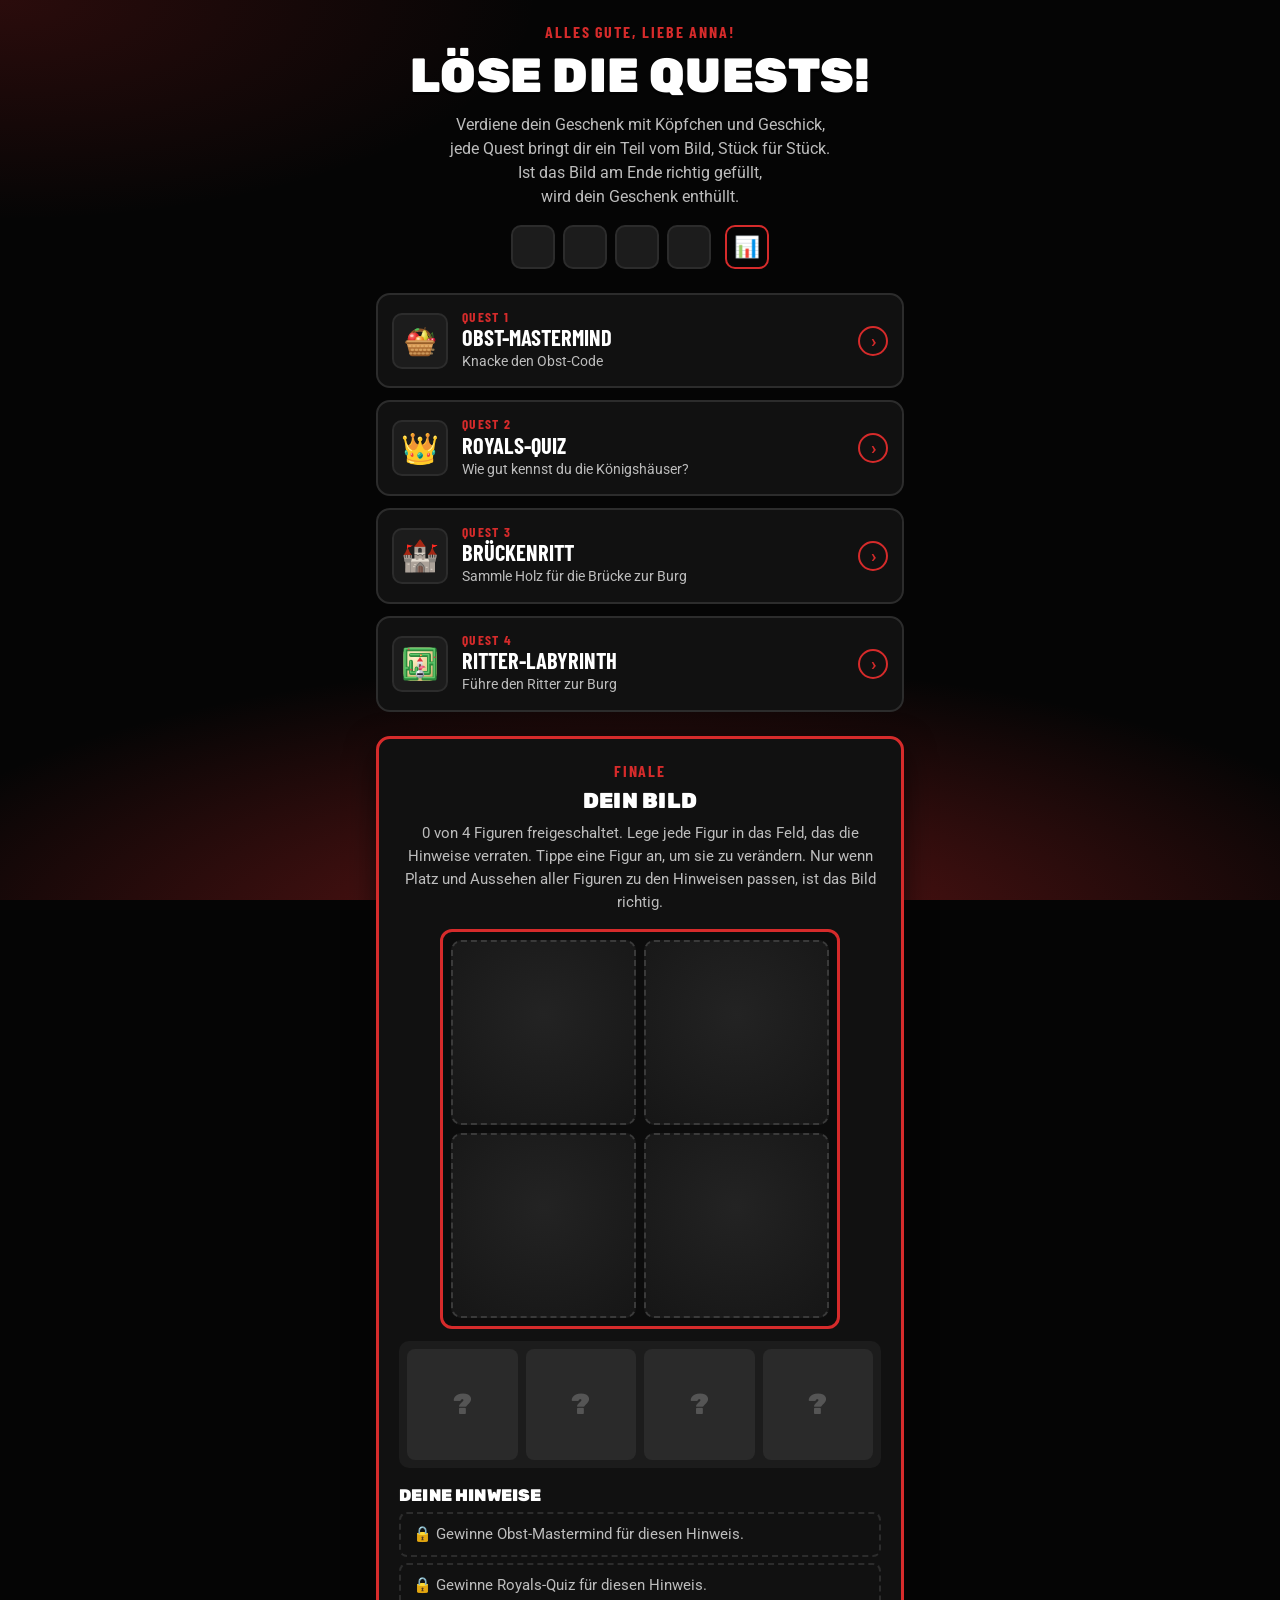
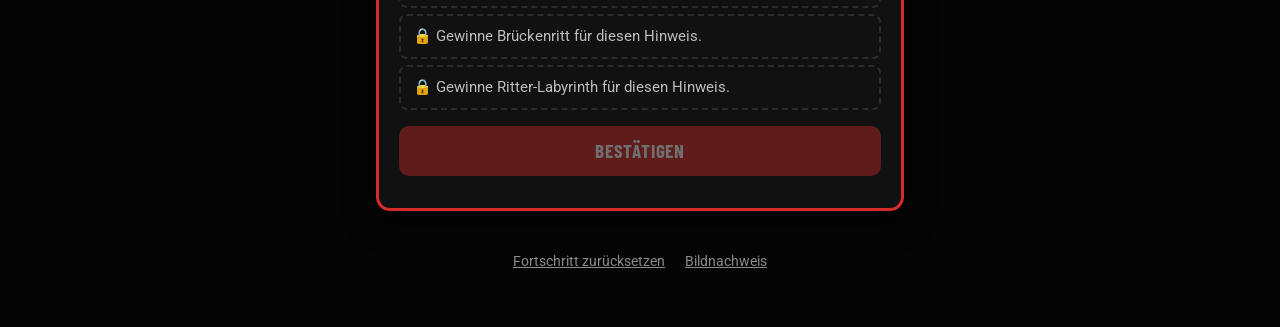
==== commit 9029cf0a: "Finale schwerer: Verneinungs-Hinweise, 30 Sekunden Sperre bei Fehler Hinweise nennen keinen Platz un" ====
--- a/site/index.html
+++ b/site/index.html
@@ -182,11 +182,26 @@
         platz.appendChild(m);
       }
 
+      // Nach einem falschen Versuch ist "Bestätigen" 30 Sekunden gesperrt (auch nach Neuladen der Seite)
+      var SPERRE = "gb-sperre-bis", WARTEZEIT = 30000, sperrUhr = null, sperreErsatz = 0;
+      function sperreBis() { try { return Math.max(sperreErsatz, Number(localStorage.getItem(SPERRE)) || 0); } catch (e) { return sperreErsatz; } }
+      function restSekunden() { return Math.max(0, Math.ceil((sperreBis() - Date.now()) / 1000)); }
+      function sperreAnzeigen() {
+        clearTimeout(sperrUhr);
+        var rest = restSekunden();
+        if (rest > 0) {
+          pruefText.textContent = "Noch nicht richtig. Nächster Versuch in " + rest + (rest === 1 ? " Sekunde." : " Sekunden.");
+          sperrUhr = setTimeout(sperreAnzeigen, 1000);
+        } else if (/^Noch nicht richtig/.test(pruefText.textContent)) {
+          pruefText.textContent = "";
+        }
+        knopf.disabled = rest > 0 || !plaetze.every(belegung);
+      }
+
       function aktualisieren() {
         plaetze.forEach(function (p) { p.classList.toggle("belegt", !!belegung(p)); });
-        var voll = plaetze.every(belegung);
-        knopf.disabled = !voll;
-        pruefText.textContent = "";
+        knopf.disabled = restSekunden() > 0 || !plaetze.every(belegung);
+        if (restSekunden() === 0) pruefText.textContent = "";
       }
 
       function platzUnter(x, y) {
@@ -209,7 +224,7 @@
         m.classList.remove("tipp");
         void m.offsetWidth;
         m.classList.add("tipp");
-        pruefText.textContent = "";
+        if (restSekunden() === 0) pruefText.textContent = "";
       }
 
       // Ziehen mit Finger oder Maus
@@ -258,26 +273,24 @@
       document.addEventListener("pointercancel", zugEnde);
 
       knopf.addEventListener("click", function () {
-        var falsche = plaetze.filter(function (p) {
+        if (restSekunden() > 0) return;
+        var falsch = plaetze.some(function (p) {
           var m = belegung(p);
           if (!m || M.platz(m.dataset.motiv) !== p.dataset.platz) return true;
           var motiv = M.MOTIVE[m.dataset.motiv];
           return motiv.varianten[Number(m.dataset.v)] !== M.loesung(m.dataset.motiv);
         });
-        if (falsche.length) {
-          pruefText.textContent = falsche.length === 1
-            ? "Fast! Eine Figur passt noch nicht. Prüfe Platz und Hinweise."
-            : "Noch nicht ganz. " + falsche.length + " Figuren passen noch nicht. Prüfe Plätze und Hinweise.";
-          falsche.forEach(function (p) {
-            p.classList.remove("falsch");
-            void p.offsetWidth;
-            p.classList.add("falsch");
-          });
+        // Bewusst ohne Angabe, welche oder wie viele Figuren falsch sind
+        if (falsch) {
+          sperreErsatz = Date.now() + WARTEZEIT;
+          try { localStorage.setItem(SPERRE, String(sperreErsatz)); } catch (e) {}
+          sperreAnzeigen();
           return;
         }
         pruefText.textContent = "Alles richtig!";
         nachrichtZeigen();
       });
+      sperreAnzeigen(); // eine laufende Sperre gilt auch nach dem Neuladen
 
       function nachrichtZeigen() {
         var N = G.nachricht;
--- a/site/css/stil.css
+++ b/site/css/stil.css
@@ -228,15 +228,14 @@
 
 .ablage {
   display: grid;
-  grid-template-columns: repeat(4, 1fr);
+  grid-template-columns: repeat(4, minmax(0, 1fr));
   gap: 8px;
-  min-height: 84px;
   padding: 8px;
   background: var(--karte-2);
   border-radius: 10px;
 }
 .ablage-feld { aspect-ratio: 1; display: grid; place-items: center; border-radius: 8px; background: #2a2a2a; }
-.ablage-feld .motiv { width: 100%; height: 100%; }
+.ablage-feld .motiv { width: 84%; height: 84%; }
 .ablage-feld.gesperrt { color: #555; font-family: var(--schrift-titel); font-size: 1.8rem; font-weight: 900; }
 .motiv-gross { width: min(50vw, 180px); aspect-ratio: 1; margin: 8px auto; background: #f4f4f4; border-radius: 12px; padding: 8px; }
 .motiv.tipp { animation: tipp 0.25s ease-out; }
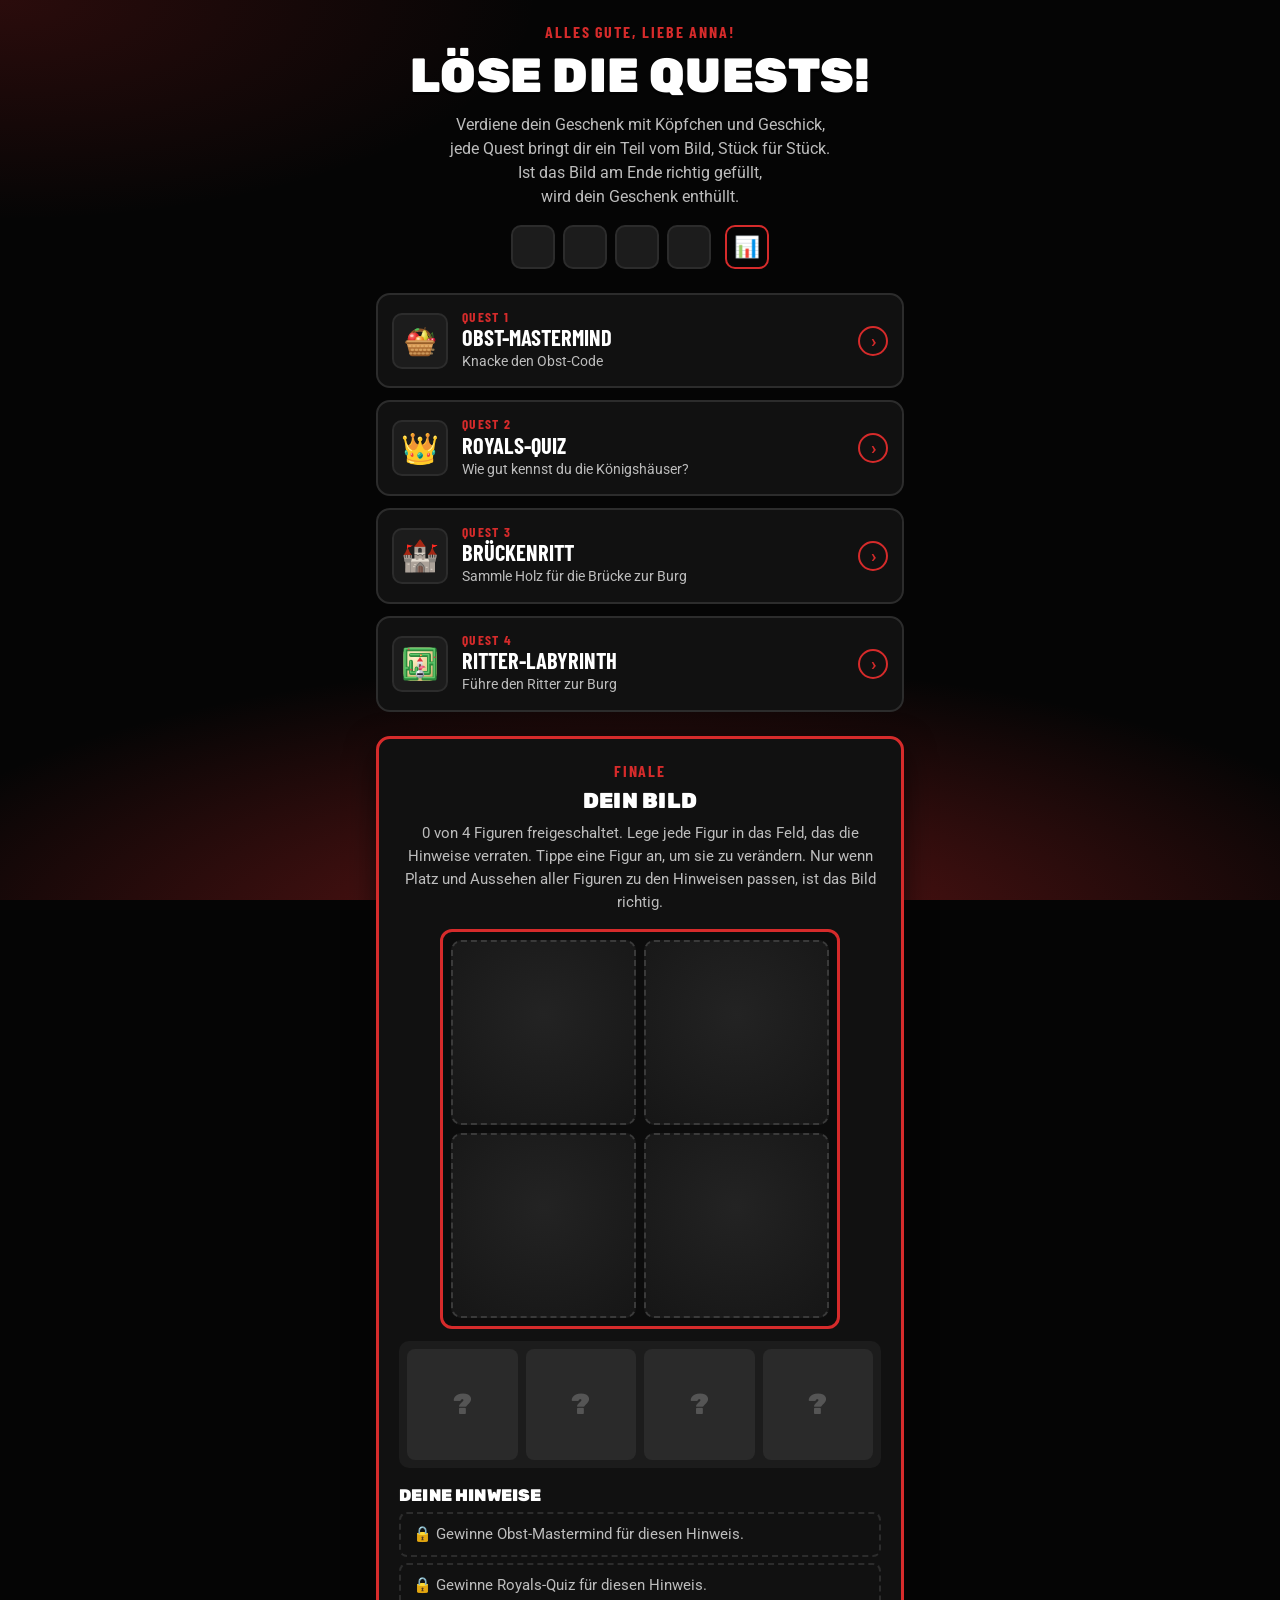
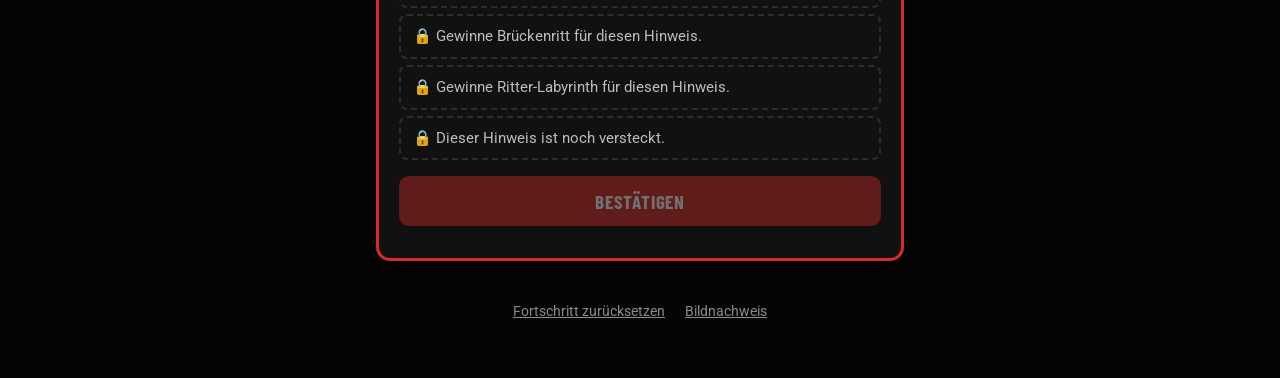
==== commit dccd837d: "Neue Figurenvarianten, neue Hinweise und versteckter Apfel-Hinweis Burg mit drei gleichen gemusterte" ====
--- a/site/index.html
+++ b/site/index.html
@@ -134,6 +134,14 @@
         else { li.textContent = "🔒 Gewinne " + s.titel + " für diesen Hinweis."; li.className = "gesperrt"; }
         hListe.appendChild(li);
       });
+      // Versteckter 5. Hinweis
+      var geheimLi = document.createElement("li");
+      function geheimAnzeigen() {
+        if (F.geheimnisGefunden()) { geheimLi.textContent = "💡 " + G.geheimHinweis; geheimLi.className = ""; }
+        else { geheimLi.textContent = "🔒 Dieser Hinweis ist noch versteckt."; geheimLi.className = "gesperrt"; }
+      }
+      geheimAnzeigen();
+      hListe.appendChild(geheimLi);
       hinweise.appendChild(hListe);
 
       // Leeres 2 x 2 Feld, welche Figur wohin gehört, steht nur in den Hinweisen
@@ -317,6 +325,90 @@
         F.konfetti();
       }
 
+      // Geheimnis: Nach dem Ritter-Labyrinth kann man einen Apfel aus dem Obstkorb (Icon von Obst-Mastermind)
+      // an den Ritter verfüttern. Dafür gibt es den versteckten 5. Hinweis.
+      var APFEL = '<svg viewBox="0 0 40 40" xmlns="http://www.w3.org/2000/svg"><path d="M20 12 l2 -7" stroke="#6b4a2a" stroke-width="2.5" stroke-linecap="round"/>' +
+        '<path d="M22 9 C25 4 31 5 31 7 C28 10 24 10 22 9 Z" fill="#4fbf5a"/><circle cx="20" cy="24" r="13" fill="#e3262b"/>' +
+        '<ellipse cx="15" cy="19" rx="4" ry="2.6" fill="#fff" opacity=".5"/></svg>';
+      var korbLink = liste.querySelector(".spiel-link"), korb = korbLink.querySelector(".symbol");
+      var futter = null, futterGezogen = false;
+      function ritterUnter(x, y) {
+        var r = document.querySelector('.motiv[data-motiv="ritter"]');
+        if (!r) return null;
+        var b = r.getBoundingClientRect(), rand = 10;
+        return x >= b.left - rand && x <= b.right + rand && y >= b.top - rand && y <= b.bottom + rand ? r : null;
+      }
+      if (F.gewonnen("labyrinth")) {
+        korb.style.touchAction = "none";
+        korbLink.addEventListener("dragstart", function (e) { e.preventDefault(); });
+        korb.addEventListener("pointerdown", function (e) {
+          futter = { id: e.pointerId, x: e.clientX, y: e.clientY, geist: null };
+          futterGezogen = false;
+        });
+        document.addEventListener("pointermove", function (e) {
+          if (!futter || e.pointerId !== futter.id) return;
+          if (!futter.geist) {
+            if (Math.hypot(e.clientX - futter.x, e.clientY - futter.y) < 8) return;
+            futter.geist = document.createElement("div");
+            futter.geist.className = "schwebt";
+            futter.geist.style.width = futter.geist.style.height = "44px";
+            futter.geist.innerHTML = APFEL;
+            document.body.appendChild(futter.geist);
+            futterGezogen = true;
+            requestAnimationFrame(mitScrollen);
+          }
+          futter.px = e.clientX;
+          futter.py = e.clientY;
+          futter.geist.style.left = e.clientX + "px";
+          futter.geist.style.top = e.clientY + "px";
+          zielMarkieren();
+        });
+        function zielMarkieren() {
+          var r = document.querySelector('.motiv[data-motiv="ritter"]');
+          if (r && futter) r.classList.toggle("futter-ziel", !!ritterUnter(futter.px, futter.py));
+        }
+        // Am oberen oder unteren Bildschirmrand scrollt die Seite mit, damit man den Ritter erreicht
+        function mitScrollen() {
+          if (!futter || !futter.geist) return;
+          var rand = 80, schritt = 0;
+          if (futter.py > innerHeight - rand) schritt = Math.ceil((futter.py - (innerHeight - rand)) / 4);
+          else if (futter.py < rand) schritt = -Math.ceil((rand - futter.py) / 4);
+          if (schritt) { window.scrollBy(0, schritt); zielMarkieren(); }
+          requestAnimationFrame(mitScrollen);
+        }
+        var futterEnde = function (e) {
+          if (!futter || e.pointerId !== futter.id) return;
+          var f = futter;
+          futter = null;
+          if (!f.geist) return;
+          f.geist.remove();
+          var r = document.querySelector('.motiv[data-motiv="ritter"]');
+          if (r) r.classList.remove("futter-ziel");
+          if (e.type === "pointerup" && ritterUnter(e.clientX, e.clientY)) geheimnisZeigen();
+        };
+        document.addEventListener("pointerup", futterEnde);
+        document.addEventListener("pointercancel", futterEnde);
+        // Nach dem Ziehen nicht zum Spiel wechseln
+        korbLink.addEventListener("click", function (e) { if (futterGezogen) { e.preventDefault(); futterGezogen = false; } });
+      }
+
+      function geheimnisZeigen() {
+        F.geheimnisFinden();
+        geheimAnzeigen();
+        var o = document.createElement("div");
+        o.className = "overlay";
+        o.innerHTML =
+          '<div class="karte" role="dialog" aria-modal="true">' +
+          '<div class="motiv-gross">' + M.MOTIVE.ritter.svg + "</div>" +
+          "<h2>Nom nom!</h2><p>Danke für den Apfel! Dafür gibt es einen weiteren Hinweis:</p>" +
+          '<p class="hinweis"></p>' +
+          '<p><button class="knopf breit" type="button">Weiter</button></p>' +
+          "</div>";
+        o.querySelector(".hinweis").textContent = "💡 " + G.geheimHinweis;
+        o.querySelector("button").addEventListener("click", function () { o.remove(); });
+        document.body.appendChild(o);
+      }
+
       document.getElementById("reset").addEventListener("click", function () {
         if (confirm("Wirklich den ganzen Fortschritt löschen?")) {
           F.zuruecksetzen();
--- a/site/css/stil.css
+++ b/site/css/stil.css
@@ -224,6 +224,7 @@
 .motiv svg, .motiv-gross svg, .platz svg { display: block; width: 100%; height: 100%; }
 .platz .motiv { position: absolute; inset: 6%; }
 .motiv.zieht { opacity: 0.25; }
+.motiv.futter-ziel .zunge { opacity: 1; }
 .schwebt { position: fixed; z-index: 70; pointer-events: none; filter: drop-shadow(0 8px 12px rgba(0, 0, 0, 0.5)); transform: translate(-50%, -50%) scale(1.08); }
 
 .ablage {
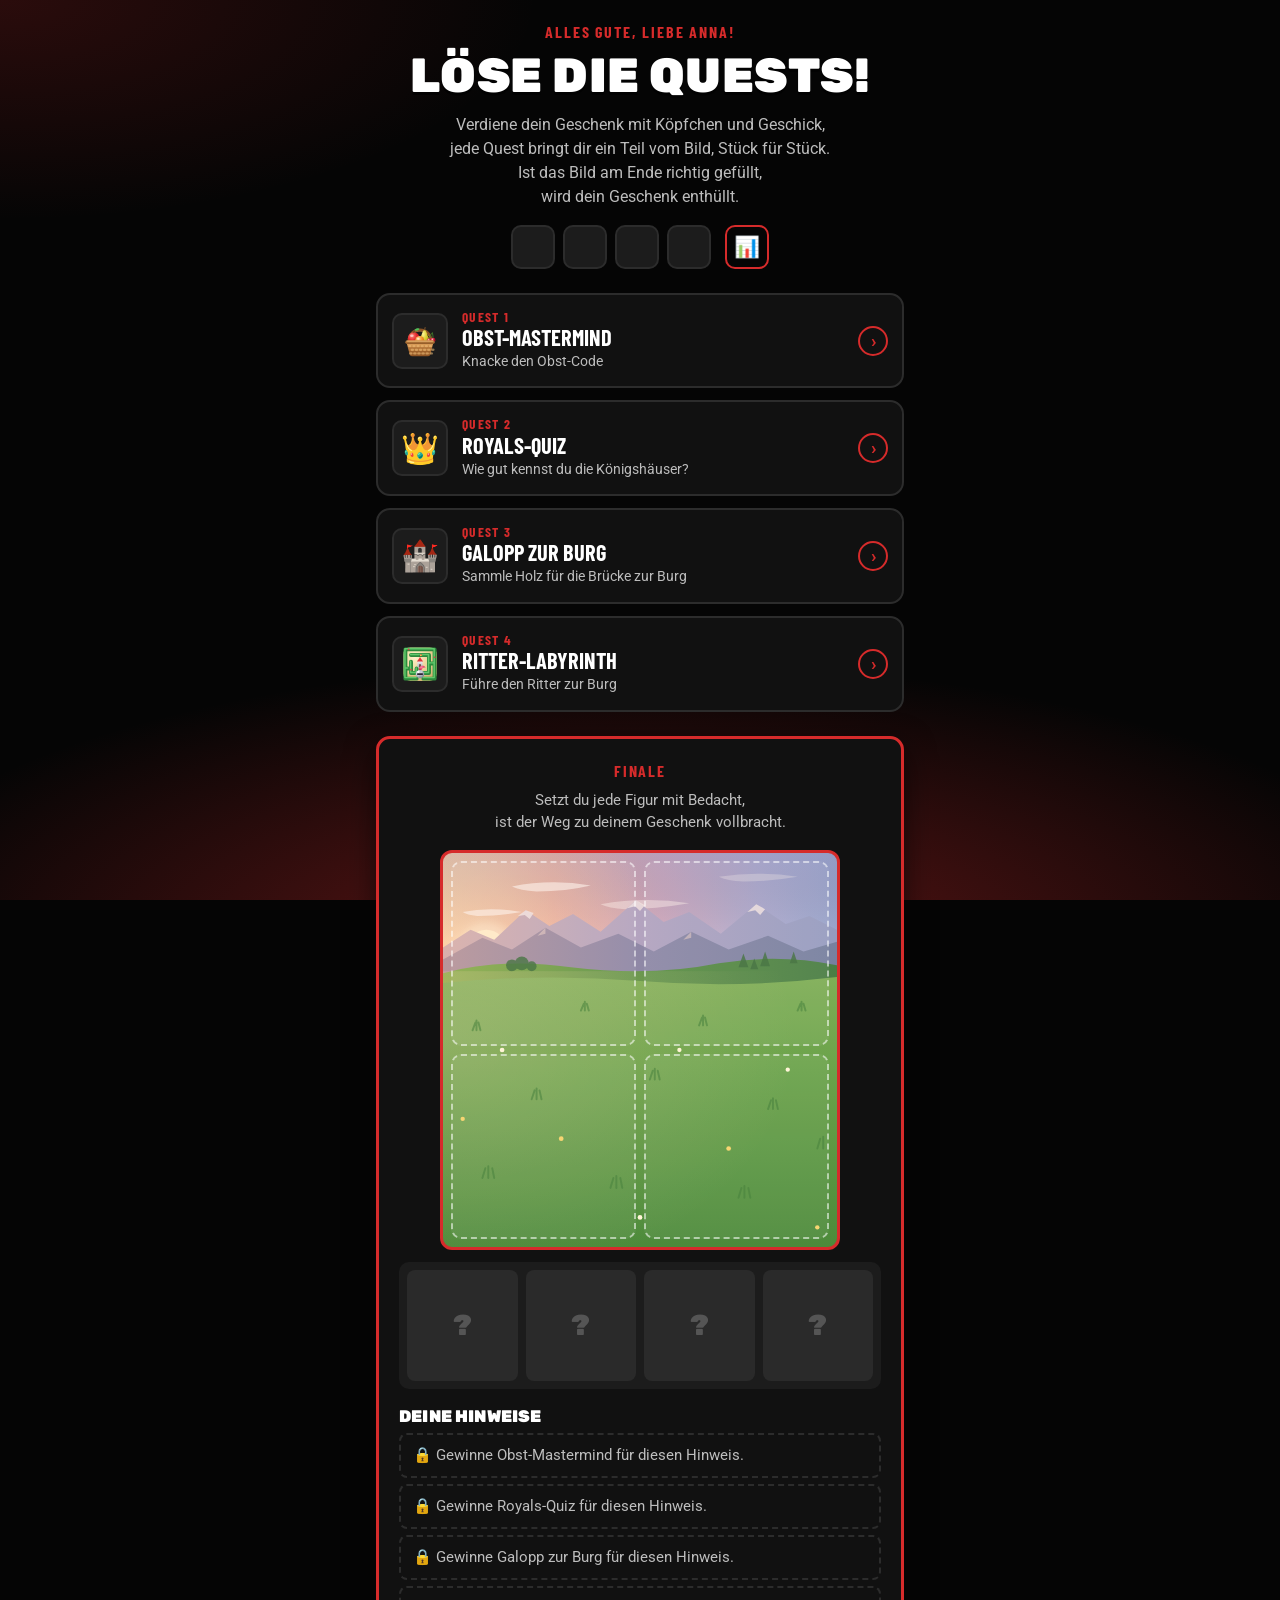
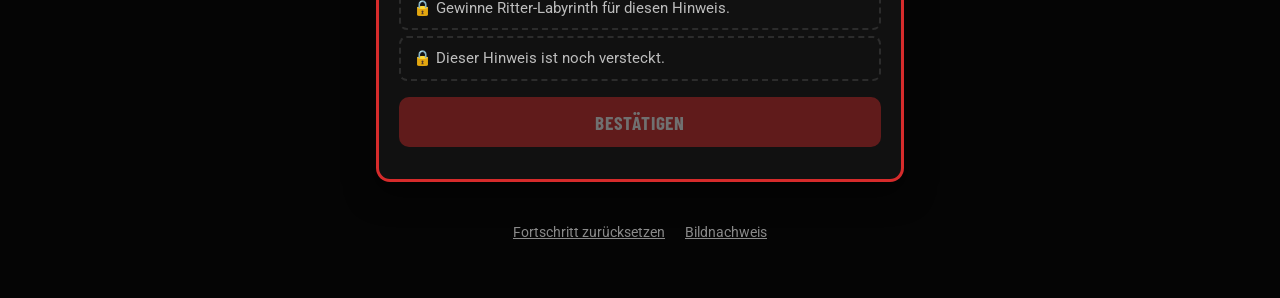
==== commit 82989880: "Finale: Reim statt Überschrift und Erklärtext Co-Authored-By: Claude Opus 5.5 <noreply@anthropic.com" ====
--- a/site/index.html
+++ b/site/index.html
@@ -35,8 +35,8 @@
 
     <section class="karte mitte" style="margin-top:24px">
       <div class="oben">Finale</div>
-      <h2>Dein Bild</h2>
-      <p class="leise" id="bild-text"></p>
+      <p class="leise" id="bild-text">Setzt du jede Figur mit Bedacht,<br>
+        ist der Weg zu deinem Geschenk vollbracht.</p>
       <div class="bild" id="bild"></div>
       <div class="ablage" id="ablage"></div>
       <div class="hinweise" id="hinweise"></div>
@@ -117,12 +117,6 @@
       var ablage = document.getElementById("ablage");
       var knopf = document.getElementById("pruefen");
       var pruefText = document.getElementById("pruef-text");
-      var anzahl = F.anzahlGewonnen();
-
-      document.getElementById("bild-text").textContent = (anzahl < 4
-        ? anzahl + " von 4 Figuren freigeschaltet. "
-        : "Alle Figuren sind da! ") +
-        "Lege jede Figur in das Feld, das die Hinweise verraten. Tippe eine Figur an, um sie zu verändern. Nur wenn Platz und Aussehen aller Figuren zu den Hinweisen passen, ist das Bild richtig.";
 
       // Gesammelte Hinweise
       var hinweise = document.getElementById("hinweise");
--- a/site/css/stil.css
+++ b/site/css/stil.css
@@ -204,19 +204,20 @@
   padding: 8px;
   border-radius: 12px;
   border: 3px solid var(--akzent);
-  background: #0c0c0c;
+  /* Landschaft: Abendhimmel links, Berge oben, grüne Wiese */
+  background: #4c8a3a url("../bilder/landschaft.svg") center / cover no-repeat;
   user-select: none; -webkit-user-select: none;
 }
 .platz {
   position: relative;
   aspect-ratio: 1;
   border-radius: 10px;
-  border: 2px dashed #3a3a3a;
-  background: radial-gradient(circle at 50% 40%, #232323, #161616);
+  border: 2px dashed rgba(255, 255, 255, 0.55);
+  background: rgba(255, 255, 255, 0.06);
   transition: background 0.15s, border-color 0.15s;
 }
-.platz.belegt { border-style: solid; border-color: #2c2c2c; background: #f4f4f4; }
-.platz.ziel-aktiv { border-color: #fff; border-style: solid; background: rgba(214, 43, 43, 0.35); }
+.platz.belegt { border-color: transparent; background: transparent; }
+.platz.ziel-aktiv { border-color: #fff; border-style: solid; background: rgba(255, 255, 255, 0.25); }
 .platz.falsch { animation: wackeln 0.4s; }
 @keyframes wackeln { 25% { transform: translateX(-5px); } 75% { transform: translateX(5px); } }
 
